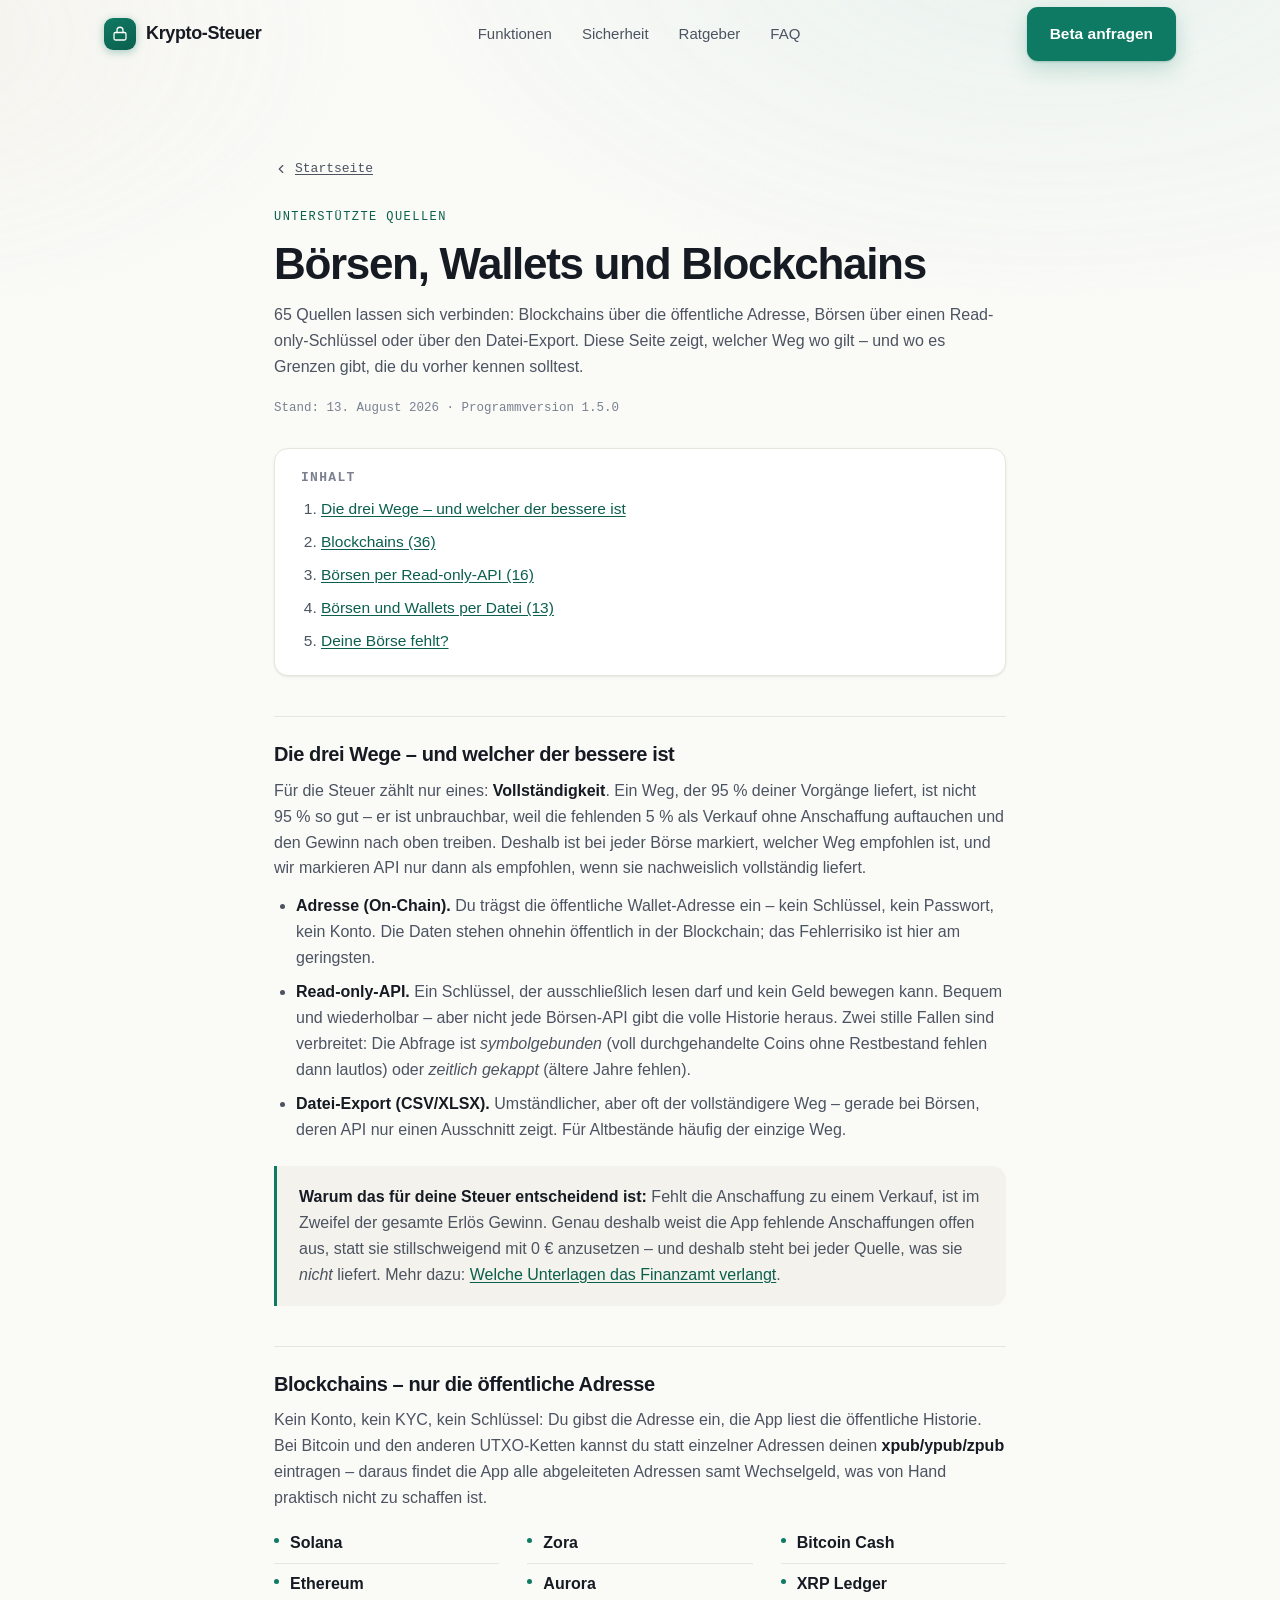
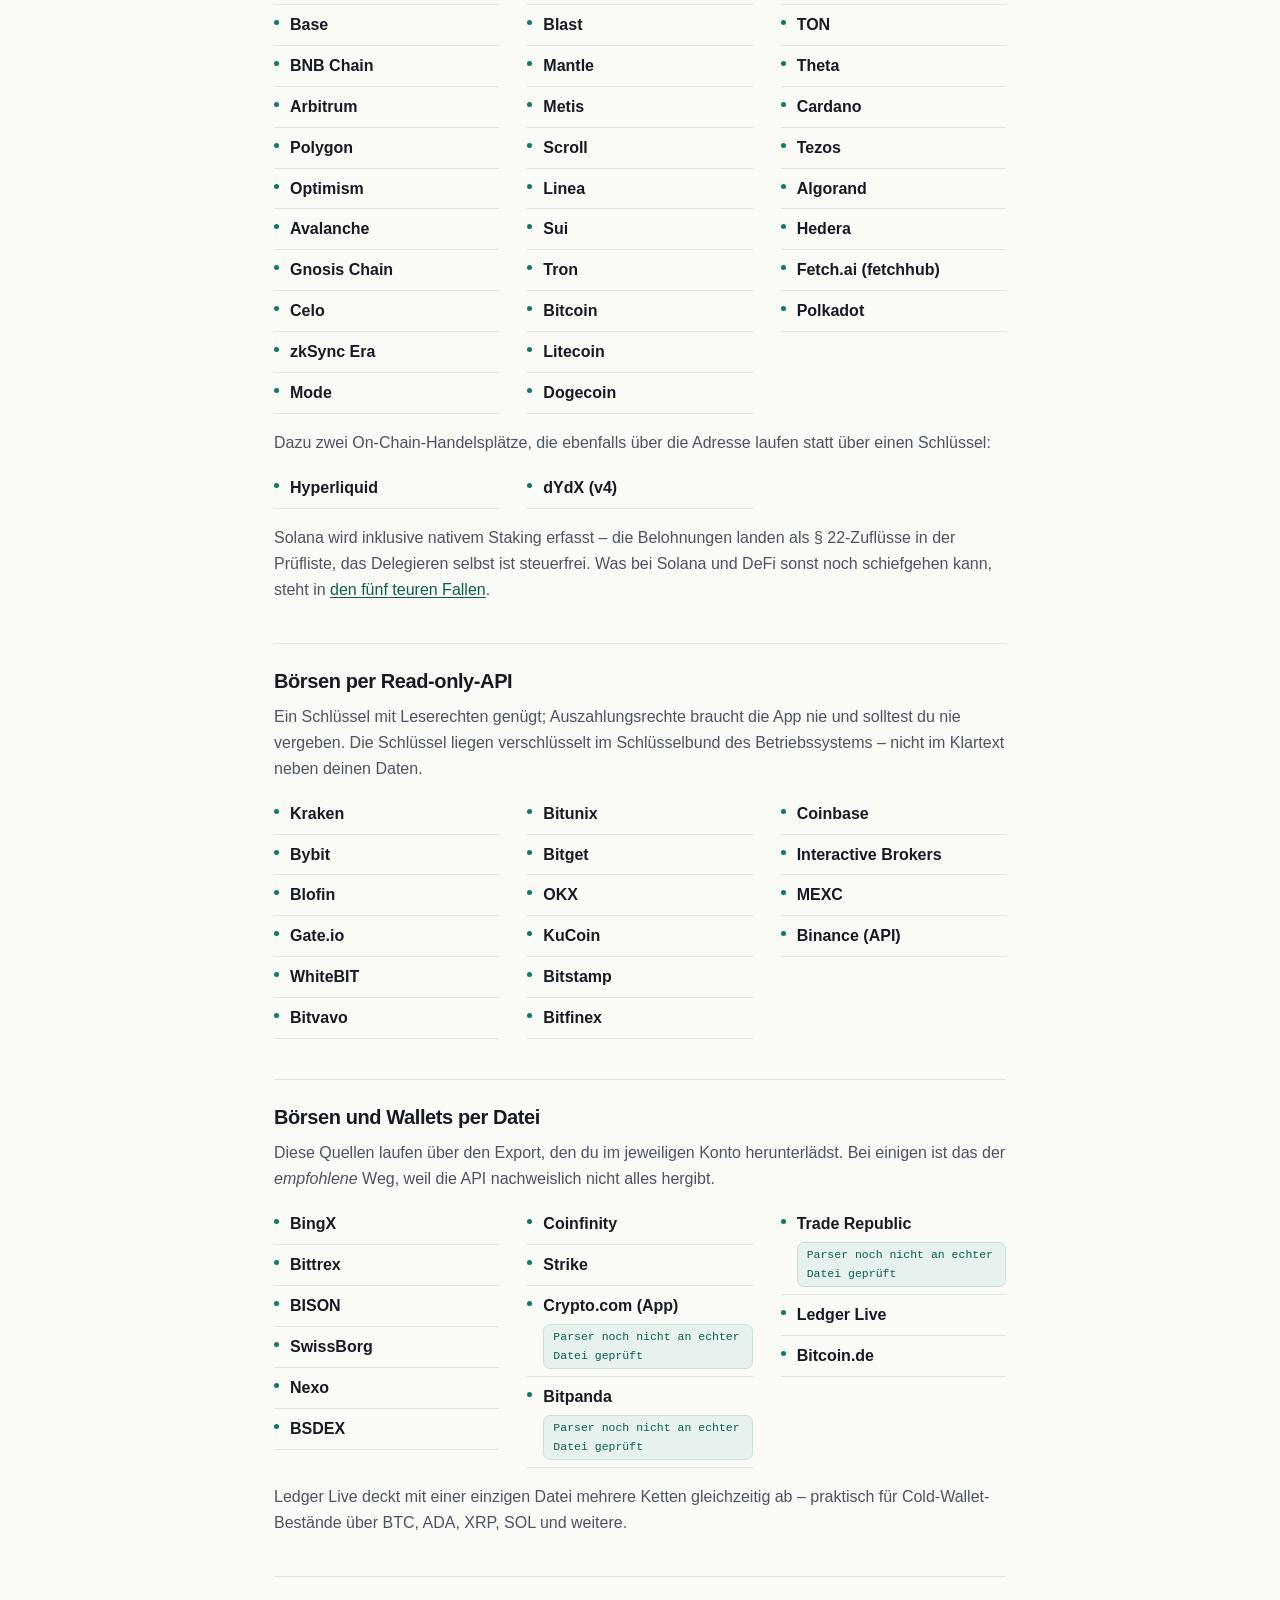
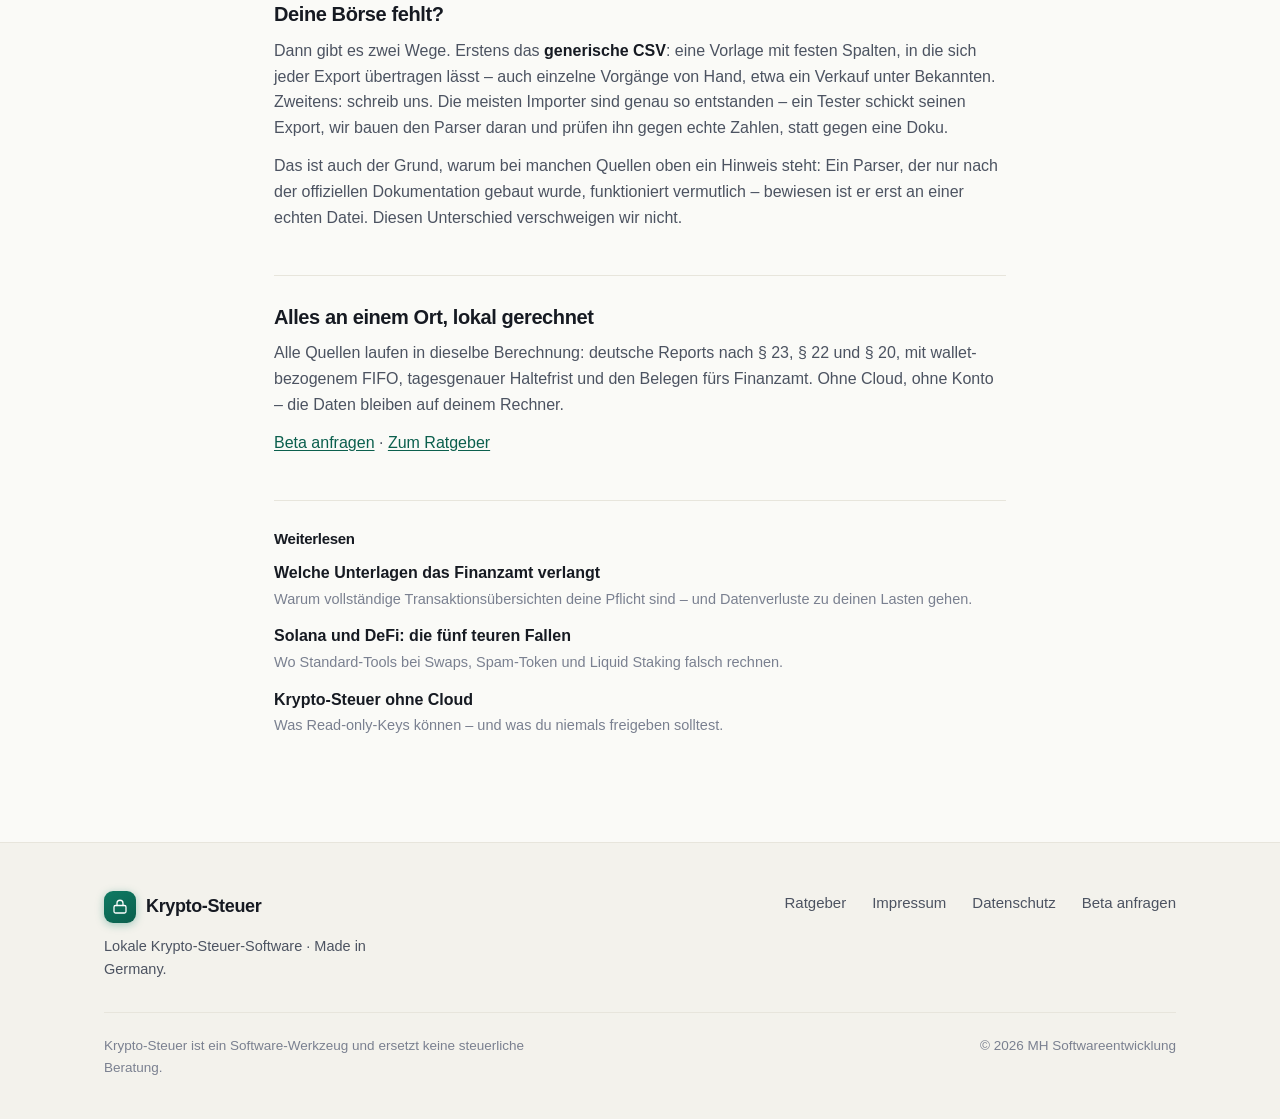
==== quellen/index.html @ 6224c883 "Quellen-Uebersicht: alle 65 Quellen auf einer Seite Bewusst EINE Seite statt 65 generierter Einzelse" ====
<!DOCTYPE html>
<html lang="de">
<head>
<meta charset="UTF-8">
<meta name="viewport" content="width=device-width, initial-scale=1">
<title>Unterstützte Börsen, Wallets und Blockchains</title>
<meta name="description" content="Alle über 60 Quellen im Überblick: 34 Blockchains per Adresse, 16 Börsen per Read-only-API und 13 Wege über Datei-Import – mit dem jeweils empfohlenen Weg für die deutsche Steuererklärung.">
<meta name="robots" content="index,follow,max-snippet:-1,max-image-preview:large">
<meta name="color-scheme" content="light dark">
<meta name="author" content="Maik Hartmann-Erdt">
<meta name="keywords" content="Krypto Steuer unterstützte Börsen, Krypto Steuer Wallets, Binance Steuer, Kraken Steuer, Bitpanda Steuer, BISON Steuer, Ledger Steuer, Solana Wallet Steuer">
<link rel="canonical" href="https://meine-kryptosteuer.de/quellen/">

<!-- Open Graph -->
<meta property="og:type" content="article">
<meta property="og:site_name" content="Krypto-Steuer">
<meta property="og:title" content="Unterstützte Börsen, Wallets und Blockchains">
<meta property="og:description" content="Alle über 60 Quellen im Überblick: 34 Blockchains per Adresse, 16 Börsen per Read-only-API und 13 Wege über Datei-Import – mit dem jeweils empfohlenen Weg für die deutsche Steuererklärung.">
<meta property="og:locale" content="de_DE">
<meta property="og:url" content="https://meine-kryptosteuer.de/quellen/">
<meta property="og:image" content="https://meine-kryptosteuer.de/assets/og-image.png">
<meta property="og:image:width" content="1200">
<meta property="og:image:height" content="630">
<meta property="og:image:alt" content="Krypto-Steuer – lokale Krypto-Steuer-Software für Deutschland">

<!-- Twitter Card -->
<meta name="twitter:card" content="summary_large_image">
<meta name="twitter:title" content="Unterstützte Börsen, Wallets und Blockchains">
<meta name="twitter:description" content="Alle über 60 Quellen im Überblick: 34 Blockchains per Adresse, 16 Börsen per Read-only-API und 13 Wege über Datei-Import – mit dem jeweils empfohlenen Weg für die deutsche Steuererklärung.">
<meta name="twitter:image" content="https://meine-kryptosteuer.de/assets/og-image.png">

<link rel="stylesheet" href="../assets/site.css">
<link rel="icon" href="data:image/svg+xml,%3Csvg xmlns='http://www.w3.org/2000/svg' viewBox='0 0 24 24'%3E%3Crect width='24' height='24' rx='6' fill='%230F7A63'/%3E%3Cpath d='M8 11V9a4 4 0 018 0v2m-9 0h10v6a1 1 0 01-1 1H8a1 1 0 01-1-1z' fill='none' stroke='white' stroke-width='1.6' stroke-linecap='round' stroke-linejoin='round'/%3E%3C/svg%3E">

<script type="application/ld+json">
{
  "@context": "https://schema.org",
  "@type": "ItemList",
  "name": "Unterstützte Quellen für die Krypto-Steuer",
  "description": "Alle über 60 Quellen im Überblick: 34 Blockchains per Adresse, 16 Börsen per Read-only-API und 13 Wege über Datei-Import – mit dem jeweils empfohlenen Weg für die deutsche Steuererklärung.",
  "numberOfItems": 65,
  "itemListElement": [
    {
      "@type": "ListItem",
      "position": 1,
      "name": "Solana"
    },
    {
      "@type": "ListItem",
      "position": 2,
      "name": "Ethereum"
    },
    {
      "@type": "ListItem",
      "position": 3,
      "name": "Base"
    },
    {
      "@type": "ListItem",
      "position": 4,
      "name": "BNB Chain"
    },
    {
      "@type": "ListItem",
      "position": 5,
      "name": "Arbitrum"
    },
    {
      "@type": "ListItem",
      "position": 6,
      "name": "Polygon"
    },
    {
      "@type": "ListItem",
      "position": 7,
      "name": "Optimism"
    },
    {
      "@type": "ListItem",
      "position": 8,
      "name": "Avalanche"
    },
    {
      "@type": "ListItem",
      "position": 9,
      "name": "Gnosis Chain"
    },
    {
      "@type": "ListItem",
      "position": 10,
      "name": "Celo"
    },
    {
      "@type": "ListItem",
      "position": 11,
      "name": "zkSync Era"
    },
    {
      "@type": "ListItem",
      "position": 12,
      "name": "Mode"
    },
    {
      "@type": "ListItem",
      "position": 13,
      "name": "Zora"
    },
    {
      "@type": "ListItem",
      "position": 14,
      "name": "Aurora"
    },
    {
      "@type": "ListItem",
      "position": 15,
      "name": "Blast"
    },
    {
      "@type": "ListItem",
      "position": 16,
      "name": "Mantle"
    },
    {
      "@type": "ListItem",
      "position": 17,
      "name": "Metis"
    },
    {
      "@type": "ListItem",
      "position": 18,
      "name": "Scroll"
    },
    {
      "@type": "ListItem",
      "position": 19,
      "name": "Linea"
    },
    {
      "@type": "ListItem",
      "position": 20,
      "name": "Hyperliquid"
    },
    {
      "@type": "ListItem",
      "position": 21,
      "name": "Sui"
    },
    {
      "@type": "ListItem",
      "position": 22,
      "name": "Tron"
    },
    {
      "@type": "ListItem",
      "position": 23,
      "name": "Bitcoin"
    },
    {
      "@type": "ListItem",
      "position": 24,
      "name": "Litecoin"
    },
    {
      "@type": "ListItem",
      "position": 25,
      "name": "Dogecoin"
    },
    {
      "@type": "ListItem",
      "position": 26,
      "name": "Bitcoin Cash"
    },
    {
      "@type": "ListItem",
      "position": 27,
      "name": "XRP Ledger"
    },
    {
      "@type": "ListItem",
      "position": 28,
      "name": "TON"
    },
    {
      "@type": "ListItem",
      "position": 29,
      "name": "Theta"
    },
    {
      "@type": "ListItem",
      "position": 30,
      "name": "Cardano"
    },
    {
      "@type": "ListItem",
      "position": 31,
      "name": "Tezos"
    },
    {
      "@type": "ListItem",
      "position": 32,
      "name": "Algorand"
    },
    {
      "@type": "ListItem",
      "position": 33,
      "name": "Hedera"
    },
    {
      "@type": "ListItem",
      "position": 34,
      "name": "Fetch.ai (fetchhub)"
    },
    {
      "@type": "ListItem",
      "position": 35,
      "name": "dYdX (v4)"
    },
    {
      "@type": "ListItem",
      "position": 36,
      "name": "Polkadot"
    },
    {
      "@type": "ListItem",
      "position": 37,
      "name": "Kraken"
    },
    {
      "@type": "ListItem",
      "position": 38,
      "name": "Bybit"
    },
    {
      "@type": "ListItem",
      "position": 39,
      "name": "Blofin"
    },
    {
      "@type": "ListItem",
      "position": 40,
      "name": "Gate.io"
    },
    {
      "@type": "ListItem",
      "position": 41,
      "name": "WhiteBIT"
    },
    {
      "@type": "ListItem",
      "position": 42,
      "name": "Bitvavo"
    },
    {
      "@type": "ListItem",
      "position": 43,
      "name": "Bitunix"
    },
    {
      "@type": "ListItem",
      "position": 44,
      "name": "Bitget"
    },
    {
      "@type": "ListItem",
      "position": 45,
      "name": "OKX"
    },
    {
      "@type": "ListItem",
      "position": 46,
      "name": "KuCoin"
    },
    {
      "@type": "ListItem",
      "position": 47,
      "name": "Bitstamp"
    },
    {
      "@type": "ListItem",
      "position": 48,
      "name": "Bitfinex"
    },
    {
      "@type": "ListItem",
      "position": 49,
      "name": "Coinbase"
    },
    {
      "@type": "ListItem",
      "position": 50,
      "name": "Interactive Brokers"
    },
    {
      "@type": "ListItem",
      "position": 51,
      "name": "MEXC"
    },
    {
      "@type": "ListItem",
      "position": 52,
      "name": "Binance (API)"
    },
    {
      "@type": "ListItem",
      "position": 53,
      "name": "BingX"
    },
    {
      "@type": "ListItem",
      "position": 54,
      "name": "Bittrex"
    },
    {
      "@type": "ListItem",
      "position": 55,
      "name": "BISON"
    },
    {
      "@type": "ListItem",
      "position": 56,
      "name": "SwissBorg"
    },
    {
      "@type": "ListItem",
      "position": 57,
      "name": "Nexo"
    },
    {
      "@type": "ListItem",
      "position": 58,
      "name": "BSDEX"
    },
    {
      "@type": "ListItem",
      "position": 59,
      "name": "Coinfinity"
    },
    {
      "@type": "ListItem",
      "position": 60,
      "name": "Strike"
    },
    {
      "@type": "ListItem",
      "position": 61,
      "name": "Crypto.com (App)"
    },
    {
      "@type": "ListItem",
      "position": 62,
      "name": "Bitpanda"
    },
    {
      "@type": "ListItem",
      "position": 63,
      "name": "Trade Republic"
    },
    {
      "@type": "ListItem",
      "position": 64,
      "name": "Ledger Live"
    },
    {
      "@type": "ListItem",
      "position": 65,
      "name": "Bitcoin.de"
    }
  ]
}
</script>
<script type="application/ld+json">
{
  "@context": "https://schema.org",
  "@type": "BreadcrumbList",
  "itemListElement": [
    {
      "@type": "ListItem",
      "position": 1,
      "name": "Startseite",
      "item": "https://meine-kryptosteuer.de/"
    },
    {
      "@type": "ListItem",
      "position": 2,
      "name": "Unterstützte Quellen",
      "item": "https://meine-kryptosteuer.de/quellen/"
    }
  ]
}
</script>
</head>
<body>

<header class="nav scrolled" id="top">
  <div class="wrap nav-inner">
    <a class="brand" href="../index.html" aria-label="Krypto-Steuer Startseite">
      <span class="brand-mark" aria-hidden="true">
        <svg viewBox="0 0 24 24" fill="none" stroke="currentColor" stroke-width="1.7" stroke-linecap="round" stroke-linejoin="round"><rect x="4" y="10" width="16" height="10" rx="2"/><path d="M8 10V7a4 4 0 0 1 8 0v3"/></svg>
      </span>
      Krypto-Steuer
    </a>
    <nav aria-label="Hauptnavigation">
      <ul class="nav-links">
        <li><a href="../index.html#funktionen">Funktionen</a></li>
        <li><a href="../index.html#sicherheit">Sicherheit</a></li>
        <li><a href="../ratgeber/">Ratgeber</a></li>
        <li><a href="../index.html#faq">FAQ</a></li>
      </ul>
    </nav>
    <a class="btn btn-primary nav-cta desk" href="../index.html#kontakt">Beta anfragen</a>
  </div>
</header>

<main class="wrap legal">

<a class="back" href="../index.html"><svg viewBox="0 0 24 24" fill="none" stroke="currentColor" stroke-width="2" stroke-linecap="round" stroke-linejoin="round"><path d="M15 18l-6-6 6-6"/></svg> Startseite</a>

<span class="kicker">Unterstützte Quellen</span>
<h1>Börsen, Wallets und Blockchains</h1>
<p class="lead-note">65 Quellen lassen sich verbinden: Blockchains über die öffentliche Adresse, Börsen über
einen Read-only-Schlüssel oder über den Datei-Export. Diese Seite zeigt, welcher Weg wo gilt – und wo es Grenzen
gibt, die du vorher kennen solltest.</p>
<p class="meta">Stand: 13.&nbsp;August 2026 · Programmversion 1.5.0</p>

<div class="toc">
  <h2>Inhalt</h2>
  <ol>
    <li><a href="#wege">Die drei Wege – und welcher der bessere ist</a></li>
    <li><a href="#chains">Blockchains (36)</a></li>
    <li><a href="#api">Börsen per Read-only-API (16)</a></li>
    <li><a href="#csv">Börsen und Wallets per Datei (13)</a></li>
    <li><a href="#fehlt">Deine Börse fehlt?</a></li>
  </ol>
</div>

<h2 id="wege">Die drei Wege – und welcher der bessere ist</h2>
<p>Für die Steuer zählt nur eines: <strong>Vollständigkeit</strong>. Ein Weg, der 95&nbsp;% deiner Vorgänge liefert,
ist nicht 95&nbsp;% so gut – er ist unbrauchbar, weil die fehlenden 5&nbsp;% als Verkauf ohne Anschaffung auftauchen
und den Gewinn nach oben treiben. Deshalb ist bei jeder Börse markiert, welcher Weg empfohlen ist, und wir markieren
API nur dann als empfohlen, wenn sie nachweislich vollständig liefert.</p>
<ul>
  <li><strong>Adresse (On-Chain).</strong> Du trägst die öffentliche Wallet-Adresse ein – kein Schlüssel, kein
  Passwort, kein Konto. Die Daten stehen ohnehin öffentlich in der Blockchain; das Fehlerrisiko ist hier am
  geringsten.</li>
  <li><strong>Read-only-API.</strong> Ein Schlüssel, der ausschließlich lesen darf und kein Geld bewegen kann. Bequem
  und wiederholbar – aber nicht jede Börsen-API gibt die volle Historie heraus. Zwei stille Fallen sind verbreitet:
  Die Abfrage ist <em>symbolgebunden</em> (voll durchgehandelte Coins ohne Restbestand fehlen dann lautlos) oder
  <em>zeitlich gekappt</em> (ältere Jahre fehlen).</li>
  <li><strong>Datei-Export (CSV/XLSX).</strong> Umständlicher, aber oft der vollständigere Weg – gerade bei Börsen,
  deren API nur einen Ausschnitt zeigt. Für Altbestände häufig der einzige Weg.</li>
</ul>
<div class="note-box">
  <p><strong>Warum das für deine Steuer entscheidend ist:</strong> Fehlt die Anschaffung zu einem Verkauf, ist im
  Zweifel der gesamte Erlös Gewinn. Genau deshalb weist die App fehlende Anschaffungen offen aus, statt sie stillschweigend
  mit 0&nbsp;€ anzusetzen – und deshalb steht bei jeder Quelle, was sie <em>nicht</em> liefert.
  Mehr dazu: <a href="../ratgeber/bmf-schreiben-2025-unterlagen.html">Welche Unterlagen das Finanzamt verlangt</a>.</p>
</div>

<h2 id="chains">Blockchains – nur die öffentliche Adresse</h2>
<p>Kein Konto, kein KYC, kein Schlüssel: Du gibst die Adresse ein, die App liest die öffentliche Historie. Bei
Bitcoin und den anderen UTXO-Ketten kannst du statt einzelner Adressen deinen <strong>xpub/ypub/zpub</strong>
eintragen – daraus findet die App alle abgeleiteten Adressen samt Wechselgeld, was von Hand praktisch nicht zu
schaffen ist.</p>
<ul class="cols">
  <li><strong>Solana</strong></li>
  <li><strong>Ethereum</strong></li>
  <li><strong>Base</strong></li>
  <li><strong>BNB Chain</strong></li>
  <li><strong>Arbitrum</strong></li>
  <li><strong>Polygon</strong></li>
  <li><strong>Optimism</strong></li>
  <li><strong>Avalanche</strong></li>
  <li><strong>Gnosis Chain</strong></li>
  <li><strong>Celo</strong></li>
  <li><strong>zkSync Era</strong></li>
  <li><strong>Mode</strong></li>
  <li><strong>Zora</strong></li>
  <li><strong>Aurora</strong></li>
  <li><strong>Blast</strong></li>
  <li><strong>Mantle</strong></li>
  <li><strong>Metis</strong></li>
  <li><strong>Scroll</strong></li>
  <li><strong>Linea</strong></li>
  <li><strong>Sui</strong></li>
  <li><strong>Tron</strong></li>
  <li><strong>Bitcoin</strong></li>
  <li><strong>Litecoin</strong></li>
  <li><strong>Dogecoin</strong></li>
  <li><strong>Bitcoin Cash</strong></li>
  <li><strong>XRP Ledger</strong></li>
  <li><strong>TON</strong></li>
  <li><strong>Theta</strong></li>
  <li><strong>Cardano</strong></li>
  <li><strong>Tezos</strong></li>
  <li><strong>Algorand</strong></li>
  <li><strong>Hedera</strong></li>
  <li><strong>Fetch.ai (fetchhub)</strong></li>
  <li><strong>Polkadot</strong></li>
</ul>
<p>Dazu zwei On-Chain-Handelsplätze, die ebenfalls über die Adresse laufen statt über einen Schlüssel:</p>
<ul class="cols">
  <li><strong>Hyperliquid</strong></li>
  <li><strong>dYdX (v4)</strong></li>
</ul>
<p>Solana wird inklusive nativem Staking erfasst – die Belohnungen landen als §&nbsp;22-Zuflüsse in der Prüfliste,
das Delegieren selbst ist steuerfrei. Was bei Solana und DeFi sonst noch schiefgehen kann, steht in
<a href="../ratgeber/solana-defi-steuer.html">den fünf teuren Fallen</a>.</p>

<h2 id="api">Börsen per Read-only-API</h2>
<p>Ein Schlüssel mit Leserechten genügt; Auszahlungsrechte braucht die App nie und solltest du nie vergeben. Die
Schlüssel liegen verschlüsselt im Schlüsselbund des Betriebssystems – nicht im Klartext neben deinen Daten.</p>
<ul class="cols">
  <li><strong>Kraken</strong></li>
  <li><strong>Bybit</strong></li>
  <li><strong>Blofin</strong></li>
  <li><strong>Gate.io</strong></li>
  <li><strong>WhiteBIT</strong></li>
  <li><strong>Bitvavo</strong></li>
  <li><strong>Bitunix</strong></li>
  <li><strong>Bitget</strong></li>
  <li><strong>OKX</strong></li>
  <li><strong>KuCoin</strong></li>
  <li><strong>Bitstamp</strong></li>
  <li><strong>Bitfinex</strong></li>
  <li><strong>Coinbase</strong></li>
  <li><strong>Interactive Brokers</strong></li>
  <li><strong>MEXC</strong></li>
  <li><strong>Binance (API)</strong></li>
</ul>

<h2 id="csv">Börsen und Wallets per Datei</h2>
<p>Diese Quellen laufen über den Export, den du im jeweiligen Konto herunterlädst. Bei einigen ist das der
<em>empfohlene</em> Weg, weil die API nachweislich nicht alles hergibt.</p>
<ul class="cols">
  <li><strong>BingX</strong></li>
  <li><strong>Bittrex</strong></li>
  <li><strong>BISON</strong></li>
  <li><strong>SwissBorg</strong></li>
  <li><strong>Nexo</strong></li>
  <li><strong>BSDEX</strong></li>
  <li><strong>Coinfinity</strong></li>
  <li><strong>Strike</strong></li>
  <li><strong>Crypto.com (App)</strong> <span class="chip">Parser noch nicht an echter Datei geprüft</span></li>
  <li><strong>Bitpanda</strong> <span class="chip">Parser noch nicht an echter Datei geprüft</span></li>
  <li><strong>Trade Republic</strong> <span class="chip">Parser noch nicht an echter Datei geprüft</span></li>
  <li><strong>Ledger Live</strong></li>
  <li><strong>Bitcoin.de</strong></li>
</ul>
<p>Ledger&nbsp;Live deckt mit einer einzigen Datei mehrere Ketten gleichzeitig ab – praktisch für Cold-Wallet-Bestände
über BTC, ADA, XRP, SOL und weitere.</p>

<h2 id="fehlt">Deine Börse fehlt?</h2>
<p>Dann gibt es zwei Wege. Erstens das <strong>generische CSV</strong>: eine Vorlage mit festen Spalten, in die sich
jeder Export übertragen lässt – auch einzelne Vorgänge von Hand, etwa ein Verkauf unter Bekannten. Zweitens: schreib
uns. Die meisten Importer sind genau so entstanden – ein Tester schickt seinen Export, wir bauen den Parser daran
und prüfen ihn gegen echte Zahlen, statt gegen eine Doku.</p>
<p>Das ist auch der Grund, warum bei manchen Quellen oben ein Hinweis steht: Ein Parser, der nur nach der offiziellen
Dokumentation gebaut wurde, funktioniert vermutlich – bewiesen ist er erst an einer echten Datei. Diesen Unterschied
verschweigen wir nicht.</p>

<div class="article-cta">
  <h2>Alles an einem Ort, lokal gerechnet</h2>
  <p>Alle Quellen laufen in dieselbe Berechnung: deutsche Reports nach §&nbsp;23, §&nbsp;22 und §&nbsp;20, mit
  wallet-bezogenem FIFO, tagesgenauer Haltefrist und den Belegen fürs Finanzamt. Ohne Cloud, ohne Konto – die Daten
  bleiben auf deinem Rechner.</p>
  <p><a href="../index.html#kontakt">Beta anfragen</a> · <a href="../ratgeber/">Zum Ratgeber</a></p>
</div>

<div class="next-reads">
  <h2>Weiterlesen</h2>
  <ul>
    <li><a href="../ratgeber/bmf-schreiben-2025-unterlagen.html">Welche Unterlagen das Finanzamt verlangt</a>
      <span>Warum vollständige Transaktionsübersichten deine Pflicht sind – und Datenverluste zu deinen Lasten gehen.</span></li>
    <li><a href="../ratgeber/solana-defi-steuer.html">Solana und DeFi: die fünf teuren Fallen</a>
      <span>Wo Standard-Tools bei Swaps, Spam-Token und Liquid Staking falsch rechnen.</span></li>
    <li><a href="../ratgeber/krypto-steuer-ohne-cloud.html">Krypto-Steuer ohne Cloud</a>
      <span>Was Read-only-Keys können – und was du niemals freigeben solltest.</span></li>
  </ul>
</div>

</main>

<footer class="footer">
  <div class="wrap">
    <div class="footer-top">
      <div>
        <a class="brand" href="../index.html">
          <span class="brand-mark" aria-hidden="true">
            <svg viewBox="0 0 24 24" fill="none" stroke="currentColor" stroke-width="1.7" stroke-linecap="round" stroke-linejoin="round"><rect x="4" y="10" width="16" height="10" rx="2"/><path d="M8 10V7a4 4 0 0 1 8 0v3"/></svg>
          </span>
          Krypto-Steuer
        </a>
        <p class="tagline">Lokale Krypto-Steuer-Software · Made in Germany.</p>
      </div>
      <nav class="footer-links" aria-label="Footer">
        <a href="../ratgeber/">Ratgeber</a>
        <a href="../impressum.html">Impressum</a>
        <a href="../datenschutz.html">Datenschutz</a>
        <a href="../index.html#kontakt">Beta anfragen</a>
      </nav>
    </div>
    <div class="footer-bottom">
      <span class="footer-disclaimer">Krypto-Steuer ist ein Software-Werkzeug und ersetzt keine steuerliche Beratung.</span>
      <span>© <span data-year>2026</span> MH Softwareentwicklung</span>
    </div>
  </div>
</footer>

<script src="../assets/site.js"></script>
</body>
</html>
---- assets/site.css ----
/* =========================================================================
   Krypto-Steuer — shared styles
   Selbst-gehostet. Null externe Requests. System-Font-Stack.
   ========================================================================= */

:root {
  --bg:        #FAFAF7;
  --bg-tint:   #F3F2EC;
  --surface:   #FFFFFF;
  --surface-2: #FBFBF8;
  --ink:       #161A22;
  --ink-2:     #4C5361;
  --ink-3:     #7A8090;
  --line:      #E7E5DC;
  --line-2:    #DCDAD0;

  --accent:      #0F7A63;
  --accent-deep: #0B5F4D;
  --accent-2:    #10876E;
  --accent-tint: #E7F1ED;
  --accent-line: #C7E0D7;

  --danger:      #A84234;
  --danger-tint: #F6EBE8;
  --amber:       #9A6B12;

  --font-sans: -apple-system, BlinkMacSystemFont, "Segoe UI", Roboto, Helvetica, Arial, sans-serif;
  --font-mono: ui-monospace, "SF Mono", "Cascadia Code", "JetBrains Mono", Menlo, Consolas, monospace;

  --maxw: 1120px;
  --radius: 14px;
  --radius-lg: 20px;

  --shadow-sm: 0 1px 2px rgba(22,26,34,.04), 0 1px 3px rgba(22,26,34,.06);
  --shadow-md: 0 4px 14px rgba(22,26,34,.06), 0 12px 40px rgba(22,26,34,.08);
  --shadow-lg: 0 10px 30px rgba(22,26,34,.10), 0 30px 80px rgba(22,26,34,.14);

  --ease: cubic-bezier(.22,.61,.36,1);
}

@media (prefers-color-scheme: dark) {
  :root {
    --bg:        #0E1116;
    --bg-tint:   #12161C;
    --surface:   #161A21;
    --surface-2: #12161C;
    --ink:       #ECEEF2;
    --ink-2:     #A8AEBC;
    --ink-3:     #767D8C;
    --line:      #262B34;
    --line-2:    #2F3540;

    --accent:      #37B79A;
    --accent-deep: #2AA487;
    --accent-2:    #45C6A9;
    --accent-tint: #14231F;
    --accent-line: #234238;

    --danger:      #E08476;
    --danger-tint: #241816;
    --amber:       #D9AC55;

    --shadow-sm: 0 1px 2px rgba(0,0,0,.4);
    --shadow-md: 0 8px 30px rgba(0,0,0,.45);
    --shadow-lg: 0 20px 60px rgba(0,0,0,.55);
  }
}

/* ---------- Reset / base ---------- */
* { box-sizing: border-box; }
html {
  scroll-behavior: smooth;
  scroll-padding-top: 88px;
  -webkit-text-size-adjust: 100%;
  overflow-x: hidden;
}
body {
  margin: 0;
  background: var(--bg);
  color: var(--ink);
  font-family: var(--font-sans);
  font-size: 17px;
  line-height: 1.62;
  -webkit-font-smoothing: antialiased;
  text-rendering: optimizeLegibility;
  font-feature-settings: "kern" 1, "liga" 1, "cv11" 1;
  overflow-x: hidden;
}

/* Atmospheric background wash — pure CSS, no external assets */
body::before {
  content: "";
  position: fixed;
  inset: 0;
  z-index: -1;
  pointer-events: none;
  background:
    radial-gradient(1100px 620px at 82% -8%, var(--accent-tint), transparent 60%),
    radial-gradient(900px 520px at -10% 4%, var(--bg-tint), transparent 55%);
  opacity: .9;
}

h1, h2, h3, h4 {
  margin: 0;
  line-height: 1.12;
  letter-spacing: -0.02em;
  font-weight: 680;
}
p { margin: 0; }
a { color: var(--accent-deep); text-decoration: none; }
a:hover { color: var(--accent-2); }
img { max-width: 100%; height: auto; display: block; }

::selection { background: var(--accent); color: #fff; }

:focus-visible {
  outline: 2.5px solid var(--accent);
  outline-offset: 3px;
  border-radius: 6px;
}

.mono { font-family: var(--font-mono); }

/* ---------- Layout ---------- */
.wrap {
  width: 100%;
  max-width: var(--maxw);
  margin-inline: auto;
  padding-inline: 24px;
}
section { position: relative; }
.section-pad { padding-block: clamp(64px, 9vw, 116px); }

.eyebrow {
  display: inline-flex;
  align-items: center;
  gap: 8px;
  font-family: var(--font-mono);
  font-size: 12.5px;
  letter-spacing: .12em;
  text-transform: uppercase;
  color: var(--accent-deep);
  font-weight: 600;
}
.eyebrow::before {
  content: "";
  width: 22px; height: 1.5px;
  background: var(--accent);
  display: inline-block;
}

.section-head { max-width: 720px; margin-bottom: 44px; }
.section-head h2 {
  font-size: clamp(28px, 4vw, 41px);
  margin-top: 16px;
}
.section-head p {
  color: var(--ink-2);
  font-size: 18px;
  margin-top: 16px;
}

/* ---------- Buttons ---------- */
.btn {
  display: inline-flex;
  align-items: center;
  gap: 9px;
  font: inherit;
  font-weight: 600;
  font-size: 15.5px;
  padding: 13px 22px;
  border-radius: 11px;
  border: 1px solid transparent;
  cursor: pointer;
  transition: transform .18s var(--ease), background .18s var(--ease),
              box-shadow .18s var(--ease), border-color .18s var(--ease), color .18s var(--ease);
  white-space: nowrap;
}
.btn svg { width: 17px; height: 17px; }
.btn-primary {
  background: var(--accent);
  color: #fff;
  box-shadow: 0 1px 2px rgba(11,95,77,.24), 0 8px 22px rgba(15,122,99,.22);
}
.btn-primary:hover {
  background: var(--accent-2);
  color: #fff;
  transform: translateY(-2px);
  box-shadow: 0 2px 4px rgba(11,95,77,.28), 0 14px 30px rgba(15,122,99,.30);
}
.btn-primary:active { transform: translateY(0); }
.btn-ghost {
  background: var(--surface);
  color: var(--ink);
  border-color: var(--line-2);
  box-shadow: var(--shadow-sm);
}
.btn-ghost:hover {
  color: var(--ink);
  border-color: var(--accent-line);
  transform: translateY(-2px);
  box-shadow: var(--shadow-md);
}
.btn-lg { padding: 16px 28px; font-size: 16.5px; }

/* ---------- Nav ---------- */
.nav {
  position: sticky;
  top: 0;
  z-index: 100;
  transition: background .3s var(--ease), box-shadow .3s var(--ease), border-color .3s var(--ease);
  border-bottom: 1px solid transparent;
}
.nav.scrolled {
  background: color-mix(in srgb, var(--bg) 78%, transparent);
  -webkit-backdrop-filter: saturate(180%) blur(14px);
  backdrop-filter: saturate(180%) blur(14px);
  border-bottom-color: var(--line);
  box-shadow: 0 1px 0 rgba(22,26,34,.02), 0 8px 30px rgba(22,26,34,.05);
}
.nav-inner {
  display: flex;
  align-items: center;
  justify-content: space-between;
  height: 68px;
}
.brand {
  display: inline-flex;
  align-items: center;
  gap: 10px;
  font-weight: 700;
  letter-spacing: -0.02em;
  color: var(--ink);
  font-size: 18px;
}
.brand:hover { color: var(--ink); }
.brand-mark {
  width: 32px; height: 32px;
  display: grid; place-items: center;
  border-radius: 9px;
  background: linear-gradient(150deg, var(--accent), var(--accent-deep));
  color: #fff;
  box-shadow: 0 2px 8px rgba(15,122,99,.35);
  flex: none;
}
.brand-mark svg { width: 18px; height: 18px; }

.nav-links {
  display: flex;
  align-items: center;
  gap: 4px;
  list-style: none;
  margin: 0; padding: 0;
}
.nav-links a {
  color: var(--ink-2);
  font-size: 15px;
  font-weight: 500;
  padding: 8px 13px;
  border-radius: 8px;
  transition: color .16s, background .16s;
}
.nav-links a:hover { color: var(--ink); background: color-mix(in srgb, var(--ink) 5%, transparent); }
.nav-cta { margin-left: 10px; }

.nav-toggle {
  display: none;
  background: var(--surface);
  border: 1px solid var(--line-2);
  border-radius: 10px;
  width: 44px; height: 44px;
  cursor: pointer;
  color: var(--ink);
  align-items: center;
  justify-content: center;
}
.nav-toggle svg { width: 22px; height: 22px; }

/* Mobile menu */
.mobile-menu {
  display: none;
  border-bottom: 1px solid var(--line);
  background: color-mix(in srgb, var(--bg) 92%, transparent);
  -webkit-backdrop-filter: blur(14px);
  backdrop-filter: blur(14px);
}
.mobile-menu.open { display: block; }
.mobile-menu ul { list-style: none; margin: 0; padding: 12px 24px 22px; }
.mobile-menu a {
  display: block;
  padding: 13px 6px;
  color: var(--ink);
  font-size: 17px;
  font-weight: 500;
  border-bottom: 1px solid var(--line);
}
.mobile-menu .btn { width: 100%; justify-content: center; margin-top: 16px; }

/* ---------- Hero ---------- */
.hero { padding-top: clamp(40px, 6vw, 76px); padding-bottom: clamp(56px, 8vw, 96px); }
.hero-grid {
  display: grid;
  grid-template-columns: minmax(0, 1.02fr) minmax(0, .98fr);
  gap: clamp(32px, 5vw, 64px);
  align-items: center;
}
.hero-grid > * { min-width: 0; }
.window { max-width: 100%; }
.badge {
  display: inline-flex;
  align-items: center;
  gap: 9px;
  font-family: var(--font-mono);
  font-size: 12.5px;
  font-weight: 600;
  letter-spacing: .02em;
  color: var(--accent-deep);
  background: var(--accent-tint);
  border: 1px solid var(--accent-line);
  padding: 7px 14px;
  border-radius: 999px;
}
.badge .dot {
  width: 7px; height: 7px; border-radius: 50%;
  background: var(--accent);
  box-shadow: 0 0 0 4px color-mix(in srgb, var(--accent) 22%, transparent);
}
.hero h1 {
  font-size: clamp(34px, 5.4vw, 60px);
  font-weight: 720;
  margin-top: 22px;
  letter-spacing: -0.032em;
}
.hero h1 .accent { color: var(--accent-deep); }
.hero-sub {
  color: var(--ink-2);
  font-size: clamp(17px, 2vw, 19.5px);
  margin-top: 22px;
  max-width: 34em;
}
.hero-cta {
  display: flex;
  flex-wrap: wrap;
  gap: 14px;
  margin-top: 32px;
}
.trust-line {
  margin-top: 26px;
  display: flex;
  flex-wrap: wrap;
  gap: 8px 18px;
  font-family: var(--font-mono);
  font-size: 12.5px;
  color: var(--ink-3);
}
.trust-line span { display: inline-flex; align-items: center; gap: 7px; }
.trust-line span::before {
  content: "";
  width: 5px; height: 5px; border-radius: 50%;
  background: var(--accent);
}

/* ---------- Window / browser frame ---------- */
.window {
  border-radius: var(--radius-lg);
  background: var(--surface);
  border: 1px solid var(--line);
  box-shadow: var(--shadow-lg);
  overflow: hidden;
}
.window-bar {
  display: flex;
  align-items: center;
  gap: 8px;
  padding: 12px 16px;
  background: var(--surface-2);
  border-bottom: 1px solid var(--line);
}
.window-bar .lights { display: flex; gap: 7px; }
.window-bar .lights i {
  width: 11px; height: 11px; border-radius: 50%; display: block;
}
.window-bar .lights i:nth-child(1) { background: #E8695A; }
.window-bar .lights i:nth-child(2) { background: #E7B44C; }
.window-bar .lights i:nth-child(3) { background: #66B863; }
.window-title {
  margin-left: 10px;
  font-family: var(--font-mono);
  font-size: 12px;
  color: var(--ink-3);
  display: inline-flex;
  align-items: center;
  gap: 7px;
}
.window-title svg { width: 12px; height: 12px; }
.window-body { display: block; background: #fff; }
.window-body img { width: 100%; height: auto; display: block; }
.hero-window { transform: none; }

/* ---------- Generic cards ---------- */
.grid { display: grid; gap: 20px; }
.grid-3 { grid-template-columns: repeat(3, 1fr); }
.grid-2 { grid-template-columns: repeat(2, 1fr); }

.card {
  background: var(--surface);
  border: 1px solid var(--line);
  border-radius: var(--radius);
  padding: 28px;
  box-shadow: var(--shadow-sm);
  transition: transform .22s var(--ease), box-shadow .22s var(--ease), border-color .22s var(--ease);
}
.card:hover {
  transform: translateY(-3px);
  box-shadow: var(--shadow-md);
  border-color: var(--accent-line);
}
.card-icon {
  width: 44px; height: 44px;
  border-radius: 11px;
  display: grid; place-items: center;
  background: var(--accent-tint);
  color: var(--accent-deep);
  border: 1px solid var(--accent-line);
  margin-bottom: 18px;
}
.card-icon svg { width: 22px; height: 22px; }
.card h3 { font-size: 19px; margin-bottom: 9px; }
.card p { color: var(--ink-2); font-size: 15.5px; }
.card p + p { margin-top: 10px; }

/* Problem section variant */
.problem { background: var(--bg-tint); border-block: 1px solid var(--line); }
.num-badge {
  font-family: var(--font-mono);
  font-size: 13px;
  color: var(--accent-deep);
  font-weight: 600;
}

/* ---------- Security (core) ---------- */
.security { background: var(--bg-tint); border-block: 1px solid var(--line); }

.tut-grid {
  display: grid;
  grid-template-columns: 1fr 1fr;
  gap: 20px;
  margin-bottom: 40px;
}
.tut-col {
  background: var(--surface);
  border: 1px solid var(--line);
  border-radius: var(--radius);
  padding: 26px 28px;
  box-shadow: var(--shadow-sm);
}
.tut-col.does { border-top: 3px solid var(--accent); }
.tut-col.doesnt { border-top: 3px solid var(--danger); }
.tut-col h3 {
  display: flex; align-items: center; gap: 10px;
  font-size: 18px; margin-bottom: 18px;
}
.tut-col h3 .tag {
  font-family: var(--font-mono);
  font-size: 12px;
  font-weight: 600;
  padding: 3px 9px;
  border-radius: 6px;
}
.does h3 .tag  { color: var(--accent-deep); background: var(--accent-tint); }
.doesnt h3 .tag { color: var(--danger); background: var(--danger-tint); }
.tut-list { list-style: none; margin: 0; padding: 0; display: grid; gap: 14px; }
.tut-list li {
  display: grid;
  grid-template-columns: 22px 1fr;
  gap: 12px;
  align-items: start;
  font-size: 15.5px;
  color: var(--ink-2);
}
.tut-list li strong { color: var(--ink); font-weight: 640; }
.tut-list li svg { width: 20px; height: 20px; margin-top: 2px; flex: none; }
.does .tut-list svg { color: var(--accent); }
.doesnt .tut-list svg { color: var(--danger); }
.doesnt .tut-list li .txt { text-decoration: line-through; text-decoration-color: color-mix(in srgb, var(--danger) 45%, transparent); text-decoration-thickness: 1.5px; }

/* Terminal — the memorable element */
.verify-grid {
  display: grid;
  grid-template-columns: 1.25fr .9fr;
  gap: 24px;
  align-items: stretch;
}
.verify-grid > * { min-width: 0; }
.terminal {
  border-radius: var(--radius-lg);
  overflow: hidden;
  box-shadow: var(--shadow-lg);
  border: 1px solid #1c2530;
  background: #0E141B;
}
.terminal-bar {
  display: flex; align-items: center; gap: 8px;
  padding: 12px 16px;
  background: #141C25;
  border-bottom: 1px solid #212c38;
}
.terminal-bar .lights i { width: 11px; height: 11px; border-radius: 50%; display: block; }
.terminal-bar .lights { display: flex; gap: 7px; }
.terminal-bar .lights i:nth-child(1){ background:#E8695A;}
.terminal-bar .lights i:nth-child(2){ background:#E7B44C;}
.terminal-bar .lights i:nth-child(3){ background:#66B863;}
.terminal-bar .ttitle {
  margin-left: 8px;
  font-family: var(--font-mono);
  font-size: 12px;
  color: #8B98A8;
}
.terminal-body {
  padding: 22px 24px 26px;
  font-family: var(--font-mono);
  font-size: 13.5px;
  line-height: 1.8;
  color: #C4D0DC;
  overflow-x: auto;
}
.term-comment { color: #5E7386; display: block; }
.term-prompt  { color: #37B79A; }
.term-line { display: block; white-space: nowrap; }
.term-group {
  color: #E7B44C;
  font-weight: 600;
  display: block;
  margin-top: 16px;
}
.term-host { color: #DCE5EE; }
.term-note { color: #6E8294; }
.term-none {
  color: #37B79A;
  display: block;
  margin-top: 18px;
  padding-top: 14px;
  border-top: 1px dashed #26323f;
}
.term-none strong { color: #45C6A9; font-weight: 700; display: block; margin-bottom: 4px; }

.verify-side { display: grid; gap: 20px; align-content: start; }
.compare {
  background: var(--surface);
  border: 1px solid var(--line);
  border-radius: var(--radius);
  padding: 22px 24px;
  box-shadow: var(--shadow-sm);
}
.compare h4 {
  font-family: var(--font-mono);
  font-size: 12px;
  letter-spacing: .08em;
  text-transform: uppercase;
  margin-bottom: 12px;
}
.compare.cloud h4 { color: var(--danger); }
.compare.local h4 { color: var(--accent-deep); }
.compare p { color: var(--ink-2); font-size: 15px; }
.compare p strong { color: var(--ink); }
.compare .lead { font-size: 16.5px; color: var(--ink); font-weight: 620; margin-bottom: 6px; letter-spacing: -.01em; }
.compare.local { border-color: var(--accent-line); background: linear-gradient(180deg, var(--accent-tint), var(--surface) 62%); }

.verify-foot {
  margin-top: 22px;
  font-family: var(--font-mono);
  font-size: 13.5px;
  color: var(--ink-2);
  display: flex; align-items: flex-start; gap: 10px;
  background: var(--surface);
  border: 1px dashed var(--line-2);
  border-radius: 11px;
  padding: 14px 18px;
}
.verify-foot svg { width: 18px; height: 18px; color: var(--accent); flex: none; margin-top: 2px; }

/* Embedded proof screenshot */
.proof {
  margin-top: 44px;
  display: grid;
  grid-template-columns: minmax(0,1fr) 300px;
  gap: 36px;
  align-items: center;
}
.proof .caption h3 { font-size: 22px; margin-bottom: 12px; }
.proof .caption p { color: var(--ink-2); font-size: 16px; }

/* ---------- Features ---------- */
.feature-grid { grid-template-columns: repeat(3, 1fr); }
.feature-card { position: relative; overflow: hidden; }
.feature-card .tags {
  display: flex; flex-wrap: wrap; gap: 6px; margin-top: 16px;
}
.chip {
  font-family: var(--font-mono);
  font-size: 11.5px;
  color: var(--accent-deep);
  background: var(--accent-tint);
  border: 1px solid var(--accent-line);
  padding: 3px 9px;
  border-radius: 7px;
}
.chip.law { color: var(--ink-2); background: var(--bg-tint); border-color: var(--line-2); }

/* Paragraph split cards */
.law-grid { grid-template-columns: repeat(3, 1fr); margin-top: 20px; }
.law-card { text-align: left; min-width: 0; }
.law-card .para {
  font-family: var(--font-mono);
  font-size: 24px;
  font-weight: 700;
  color: var(--accent-deep);
  letter-spacing: -.02em;
}
.law-card h4 { font-size: 14.5px; margin: 8px 0 8px; hyphens: auto; }
.law-card p { color: var(--ink-2); font-size: 13.5px; }

/* ---------- Steuerberater ---------- */
.berater { background: var(--bg-tint); border-block: 1px solid var(--line); }
.berater-grid {
  display: grid;
  grid-template-columns: .95fr 1.05fr;
  gap: clamp(32px, 5vw, 60px);
  align-items: center;
}
.berater-list { list-style: none; margin: 24px 0 0; padding: 0; display: grid; gap: 20px; }
.berater-list li { display: grid; grid-template-columns: 40px 1fr; gap: 16px; }
.berater-list .ic {
  width: 40px; height: 40px; border-radius: 10px;
  background: var(--surface); border: 1px solid var(--line);
  display: grid; place-items: center; color: var(--accent-deep);
  box-shadow: var(--shadow-sm);
}
.berater-list .ic svg { width: 20px; height: 20px; }
.berater-list h4 { font-size: 16.5px; margin-bottom: 4px; }
.berater-list p { color: var(--ink-2); font-size: 15px; }
.report-tags { display: flex; flex-wrap: wrap; gap: 8px; margin: 14px 0 4px; }

/* ---------- Honesty ---------- */
.honesty-grid { grid-template-columns: repeat(3,1fr); }
.honesty-card {
  background: var(--surface);
  border: 1px solid var(--line);
  border-left: 3px solid var(--accent);
  border-radius: var(--radius);
  padding: 26px 28px;
  box-shadow: var(--shadow-sm);
}
.honesty-card h3 { font-size: 18px; margin-bottom: 10px; }
.honesty-card p { color: var(--ink-2); font-size: 15.5px; }

/* ---------- FAQ ---------- */
.faq { max-width: 820px; }
.faq-item {
  border-bottom: 1px solid var(--line);
}
.faq-item summary {
  list-style: none;
  cursor: pointer;
  padding: 22px 4px;
  display: flex;
  align-items: center;
  justify-content: space-between;
  gap: 20px;
  font-size: 18px;
  font-weight: 600;
  color: var(--ink);
  letter-spacing: -.01em;
}
.faq-item summary::-webkit-details-marker { display: none; }
.faq-item .chev {
  flex: none;
  width: 26px; height: 26px;
  display: grid; place-items: center;
  border-radius: 50%;
  border: 1px solid var(--line-2);
  color: var(--accent-deep);
  transition: transform .28s var(--ease), background .2s;
}
.faq-item .chev svg { width: 15px; height: 15px; }
.faq-item[open] .chev { transform: rotate(45deg); background: var(--accent-tint); border-color: var(--accent-line); }
.faq-answer {
  padding: 0 4px 24px;
  color: var(--ink-2);
  font-size: 16px;
  max-width: 68ch;
}
.faq-answer .mono { font-size: 14px; color: var(--ink); }

/* ---------- CTA ---------- */
.cta-final {
  background:
    radial-gradient(900px 500px at 20% -20%, color-mix(in srgb, var(--accent) 30%, transparent), transparent 60%),
    linear-gradient(160deg, var(--accent-deep), #0a4d3f);
  color: #fff;
  border-radius: var(--radius-lg);
  padding: clamp(40px, 6vw, 72px);
  text-align: center;
  box-shadow: var(--shadow-lg);
  position: relative;
  overflow: hidden;
}
.cta-final::after {
  content: "";
  position: absolute; inset: 0;
  background-image:
    linear-gradient(color-mix(in srgb,#fff 6%,transparent) 1px, transparent 1px),
    linear-gradient(90deg, color-mix(in srgb,#fff 6%,transparent) 1px, transparent 1px);
  background-size: 44px 44px;
  mask-image: radial-gradient(600px 400px at 50% 0%, #000, transparent 75%);
  -webkit-mask-image: radial-gradient(600px 400px at 50% 0%, #000, transparent 75%);
  pointer-events: none;
}
.cta-final > * { position: relative; z-index: 1; }
.cta-final h2 { font-size: clamp(28px, 4vw, 42px); }
.cta-final p { color: rgba(255,255,255,.85); font-size: 18px; margin: 18px auto 0; max-width: 44em; }
.cta-final .btn-primary {
  background: #fff; color: var(--accent-deep);
  box-shadow: 0 10px 30px rgba(0,0,0,.25);
}
.cta-final .btn-primary:hover { background: #fff; color: var(--accent-deep); transform: translateY(-2px); }
.cta-final .cta-row { margin-top: 30px; display: flex; flex-wrap: wrap; gap: 14px; justify-content: center; }
.cta-final .phone {
  margin-top: 22px;
  font-family: var(--font-mono);
  font-size: 14px;
  color: rgba(255,255,255,.75);
}
.cta-final .phone a { color: #fff; text-decoration: underline; text-underline-offset: 3px; }

/* ---------- Footer ---------- */
.footer {
  border-top: 1px solid var(--line);
  padding-block: 48px 40px;
  background: var(--bg-tint);
}
.footer-top {
  display: flex;
  justify-content: space-between;
  align-items: flex-start;
  gap: 32px;
  flex-wrap: wrap;
}
.footer .brand { margin-bottom: 12px; }
.footer .tagline { color: var(--ink-2); font-size: 14.5px; max-width: 34ch; }
.footer-links { display: flex; gap: 26px; flex-wrap: wrap; }
.footer-links a { color: var(--ink-2); font-size: 15px; font-weight: 500; }
.footer-links a:hover { color: var(--accent-deep); }
.footer-bottom {
  margin-top: 30px;
  padding-top: 22px;
  border-top: 1px solid var(--line);
  display: flex;
  justify-content: space-between;
  gap: 16px;
  flex-wrap: wrap;
  color: var(--ink-3);
  font-size: 13.5px;
}
.footer-disclaimer { max-width: 60ch; }

/* ---------- Legal pages ---------- */
.legal {
  max-width: 780px;
  margin-inline: auto;
  padding-block: clamp(48px, 7vw, 88px);
}
.legal .back {
  display: inline-flex; align-items: center; gap: 7px;
  font-family: var(--font-mono); font-size: 13px;
  color: var(--ink-2); margin-bottom: 28px;
}
.legal .back svg { width: 14px; height: 14px; }
.legal h1 { font-size: clamp(30px, 5vw, 44px); letter-spacing: -.03em; }
.legal .lead-note { color: var(--ink-2); margin-top: 14px; font-size: 16px; }
.legal h2 {
  font-size: 20px;
  margin-top: 40px;
  padding-top: 26px;
  border-top: 1px solid var(--line);
}
.legal h3 { font-size: 17px; margin-top: 26px; color: var(--ink); }
.legal p { color: var(--ink-2); margin-top: 12px; font-size: 16px; }
.legal address {
  font-style: normal;
  color: var(--ink);
  margin-top: 12px;
  line-height: 1.75;
}
.legal .ph {
  font-family: var(--font-mono);
  font-size: 13.5px;
  color: var(--amber);
  background: color-mix(in srgb, var(--amber) 10%, transparent);
  border: 1px dashed color-mix(in srgb, var(--amber) 45%, transparent);
  border-radius: 6px;
  padding: 1px 7px;
}
.legal a { text-decoration: underline; text-underline-offset: 2px; }

/* ---------- Ratgeber / Artikel ---------- */
.legal .kicker {
  display: block;
  font-family: var(--font-mono);
  font-size: 12px;
  letter-spacing: .12em;
  text-transform: uppercase;
  color: var(--accent-deep);
  margin-bottom: 12px;
}
.legal .meta {
  font-family: var(--font-mono);
  font-size: 12.5px;
  color: var(--ink-3);
  margin-top: 18px;
}
.legal ul, .legal ol { color: var(--ink-2); margin-top: 12px; padding-left: 22px; font-size: 16px; }
.legal li { margin-top: 8px; }
.legal li strong { color: var(--ink); }
.legal strong { color: var(--ink); }
.legal .toc {
  background: var(--surface);
  border: 1px solid var(--line);
  border-radius: var(--radius);
  padding: 22px 26px;
  margin-top: 30px;
  box-shadow: var(--shadow-sm);
}
.legal .toc h2 {
  font-size: 13px; margin: 0 0 10px; padding: 0; border: 0;
  font-family: var(--font-mono); letter-spacing: .1em; text-transform: uppercase; color: var(--ink-3);
}
.legal .toc ol { margin: 0; padding-left: 20px; font-size: 15.5px; }
.legal .note-box {
  background: var(--bg-tint);
  border-left: 3px solid var(--accent);
  border-radius: 0 var(--radius) var(--radius) 0;
  padding: 18px 22px;
  margin-top: 24px;
}
.legal .note-box p:first-child { margin-top: 0; }
.legal .table-wrap { overflow-x: auto; margin-top: 20px; }
.legal table { border-collapse: collapse; width: 100%; font-size: 15px; min-width: 460px; }
.legal th, .legal td {
  text-align: left; padding: 11px 14px;
  border-bottom: 1px solid var(--line); color: var(--ink-2); vertical-align: top;
}
.legal th { color: var(--ink); font-weight: 650; font-size: 13.5px; }
.legal td code, .legal p code, .legal li code {
  font-family: var(--font-mono); font-size: 13px;
  background: var(--surface-2); border: 1px solid var(--line);
  border-radius: 5px; padding: 1px 6px; color: var(--ink);
}
.legal blockquote {
  margin: 22px 0 0; padding: 4px 0 4px 20px;
  border-left: 3px solid var(--line);
  color: var(--ink-2); font-size: 16px;
}
.legal blockquote cite { display: block; margin-top: 8px; font-size: 13.5px; font-style: normal; color: var(--ink-3); }
.legal .article-cta {
  margin-top: 44px; padding-top: 30px; border-top: 1px solid var(--line);
}
.legal .article-cta h2 { border: 0; padding-top: 0; margin-top: 0; }
.legal .next-reads { margin-top: 44px; padding-top: 30px; border-top: 1px solid var(--line); }
.legal .next-reads h2 { border: 0; padding-top: 0; margin-top: 0; font-size: 15px; }
.legal .next-reads ul { list-style: none; padding: 0; }
.legal .next-reads li { margin-top: 12px; }
.legal .next-reads a { text-decoration: none; font-weight: 600; color: var(--ink); }
.legal .next-reads a:hover { color: var(--accent-deep); }
.legal .next-reads span { display: block; font-size: 14.5px; color: var(--ink-3); font-weight: 400; margin-top: 2px; }
.legal ul.cols {
  columns: 3; column-gap: 28px; padding-left: 0; list-style: none;
}
.legal ul.cols li {
  break-inside: avoid; margin-top: 0; padding: 7px 0 7px 16px;
  border-bottom: 1px solid var(--line); position: relative;
}
.legal ul.cols li::before {
  content: ""; position: absolute; left: 0; top: 15px;
  width: 5px; height: 5px; border-radius: 50%; background: var(--accent);
}
.legal ul.cols li .chip { display: inline-block; margin-top: 5px; }
@media (max-width: 760px) { .legal ul.cols { columns: 2; } }
@media (max-width: 460px) { .legal ul.cols { columns: 1; } }

.hub-grid { display: grid; grid-template-columns: repeat(2, 1fr); gap: 20px; margin-top: 34px; }
.hub-card {
  background: var(--surface); border: 1px solid var(--line); border-radius: var(--radius);
  padding: 26px 28px; box-shadow: var(--shadow-sm);
  transition: transform .3s var(--ease), box-shadow .3s var(--ease);
}
.hub-card:hover { transform: translateY(-2px); box-shadow: var(--shadow-md); }
.hub-card h2 { font-size: 19px; margin: 0 0 10px; padding: 0; border: 0; }
.hub-card h2 a { text-decoration: none; color: var(--ink); }
.hub-card h2 a:hover { color: var(--accent-deep); }
.hub-card p { margin-top: 0; font-size: 15.5px; }
.hub-card .tags { display: flex; flex-wrap: wrap; gap: 6px; margin-top: 14px; }
@media (max-width: 620px) {
  .hub-grid { grid-template-columns: 1fr; }
}

/* ---------- Scroll reveal ---------- */
.reveal {
  opacity: 0;
  transform: translateY(22px);
  transition: opacity .7s var(--ease), transform .7s var(--ease);
  will-change: opacity, transform;
}
.reveal.in { opacity: 1; transform: none; }
[data-delay="1"] { transition-delay: .07s; }
[data-delay="2"] { transition-delay: .14s; }
[data-delay="3"] { transition-delay: .21s; }
[data-delay="4"] { transition-delay: .28s; }
[data-delay="5"] { transition-delay: .35s; }

/* ---------- Responsive ---------- */
@media (max-width: 940px) {
  .nav-links { display: none; }
  .nav-cta.desk { display: none; }
  .nav-toggle { display: inline-flex; }
  .hero-grid { grid-template-columns: minmax(0, 1fr); }
  .hero-window { transform: none; margin-top: 12px; }
  .verify-grid { grid-template-columns: 1fr; }
  .berater-grid { grid-template-columns: 1fr; }
  .proof { grid-template-columns: 1fr; }
  .proof .frame { order: -1; }
  .grid-3, .feature-grid, .honesty-grid, .law-grid { grid-template-columns: 1fr 1fr; }
}
@media (max-width: 620px) {
  body { font-size: 16px; }
  .wrap { padding-inline: 18px; }
  .tut-grid { grid-template-columns: 1fr; }
  .grid-3, .grid-2, .feature-grid, .honesty-grid, .law-grid { grid-template-columns: 1fr; }
  .footer-top { flex-direction: column; }
  .hero h1 { font-size: clamp(29px, 8vw, 40px); word-break: break-word; }
  .br-hero { display: none; }
  .hero h1 .accent { display: inline; }
  .hero-cta { flex-direction: column; align-items: stretch; }
  .hero-cta .btn { width: 100%; justify-content: center; }
  .cta-final .cta-row .btn { width: 100%; justify-content: center; }
  /* Long button labels must wrap instead of overflowing narrow screens */
  .hero-cta .btn, .cta-final .cta-row .btn, .mobile-menu .btn { white-space: normal; text-align: center; }
  .verify-foot { font-size: 12.5px; }
  /* Terminal-Zeilen umbrechen statt seitlich abzuschneiden — die Erklärung hinter dem
     Gedankenstrich ist der eigentliche Inhalt und darf auf dem Handy nicht wegfallen. */
  .terminal-body { font-size: 12.5px; }
  .term-line { white-space: normal; }
  /* Nur die Erklärung HINTER einem Host bekommt eine eigene Zeile — sonst stünde bei
     Zeilen ohne Host (✗ …) das Zeichen allein da. */
  .term-line .term-host + .term-note { display: block; padding-left: 1.7em; }
}

/* ---------- Very small screens (≤380px, e.g. 360px) ---------- */
@media (max-width: 380px) {
  .wrap { padding-inline: 15px; }
  .terminal-body { padding: 18px 16px 20px; font-size: 12.5px; }
  .window-title { font-size: 11px; }
  .card, .tut-col, .honesty-card, .compare { padding-left: 20px; padding-right: 20px; }
  .faq-item summary { font-size: 16.5px; gap: 12px; }
  .btn-lg { padding: 15px 20px; font-size: 15.5px; }
}

@media (prefers-reduced-motion: reduce) {
  html { scroll-behavior: auto; }
  * { animation: none !important; transition-duration: .001ms !important; }
  .reveal { opacity: 1; transform: none; }
  .hero-window { transform: none; }
}

@media print {
  .nav, .mobile-menu, .footer .footer-links, .cta-final, body::before { display: none !important; }
  body { background: #fff; color: #000; }
  .legal { max-width: none; }
}
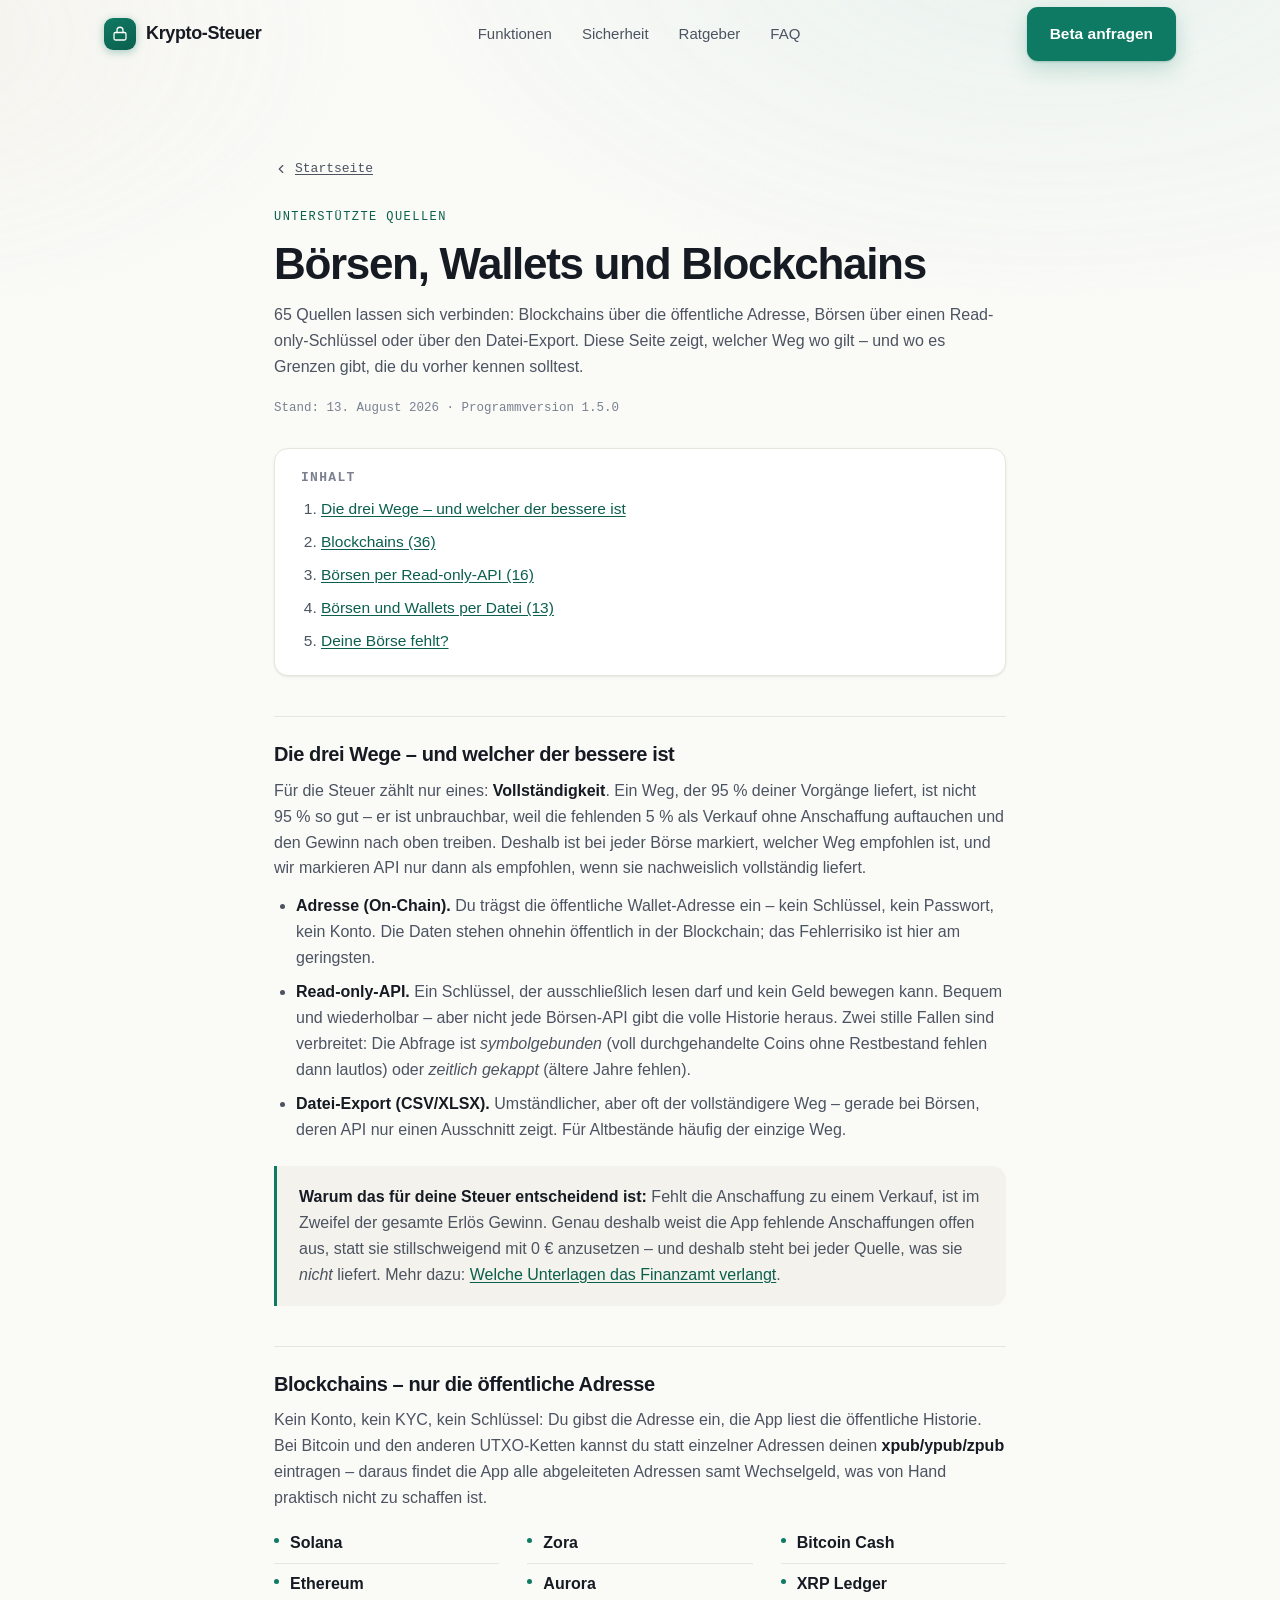
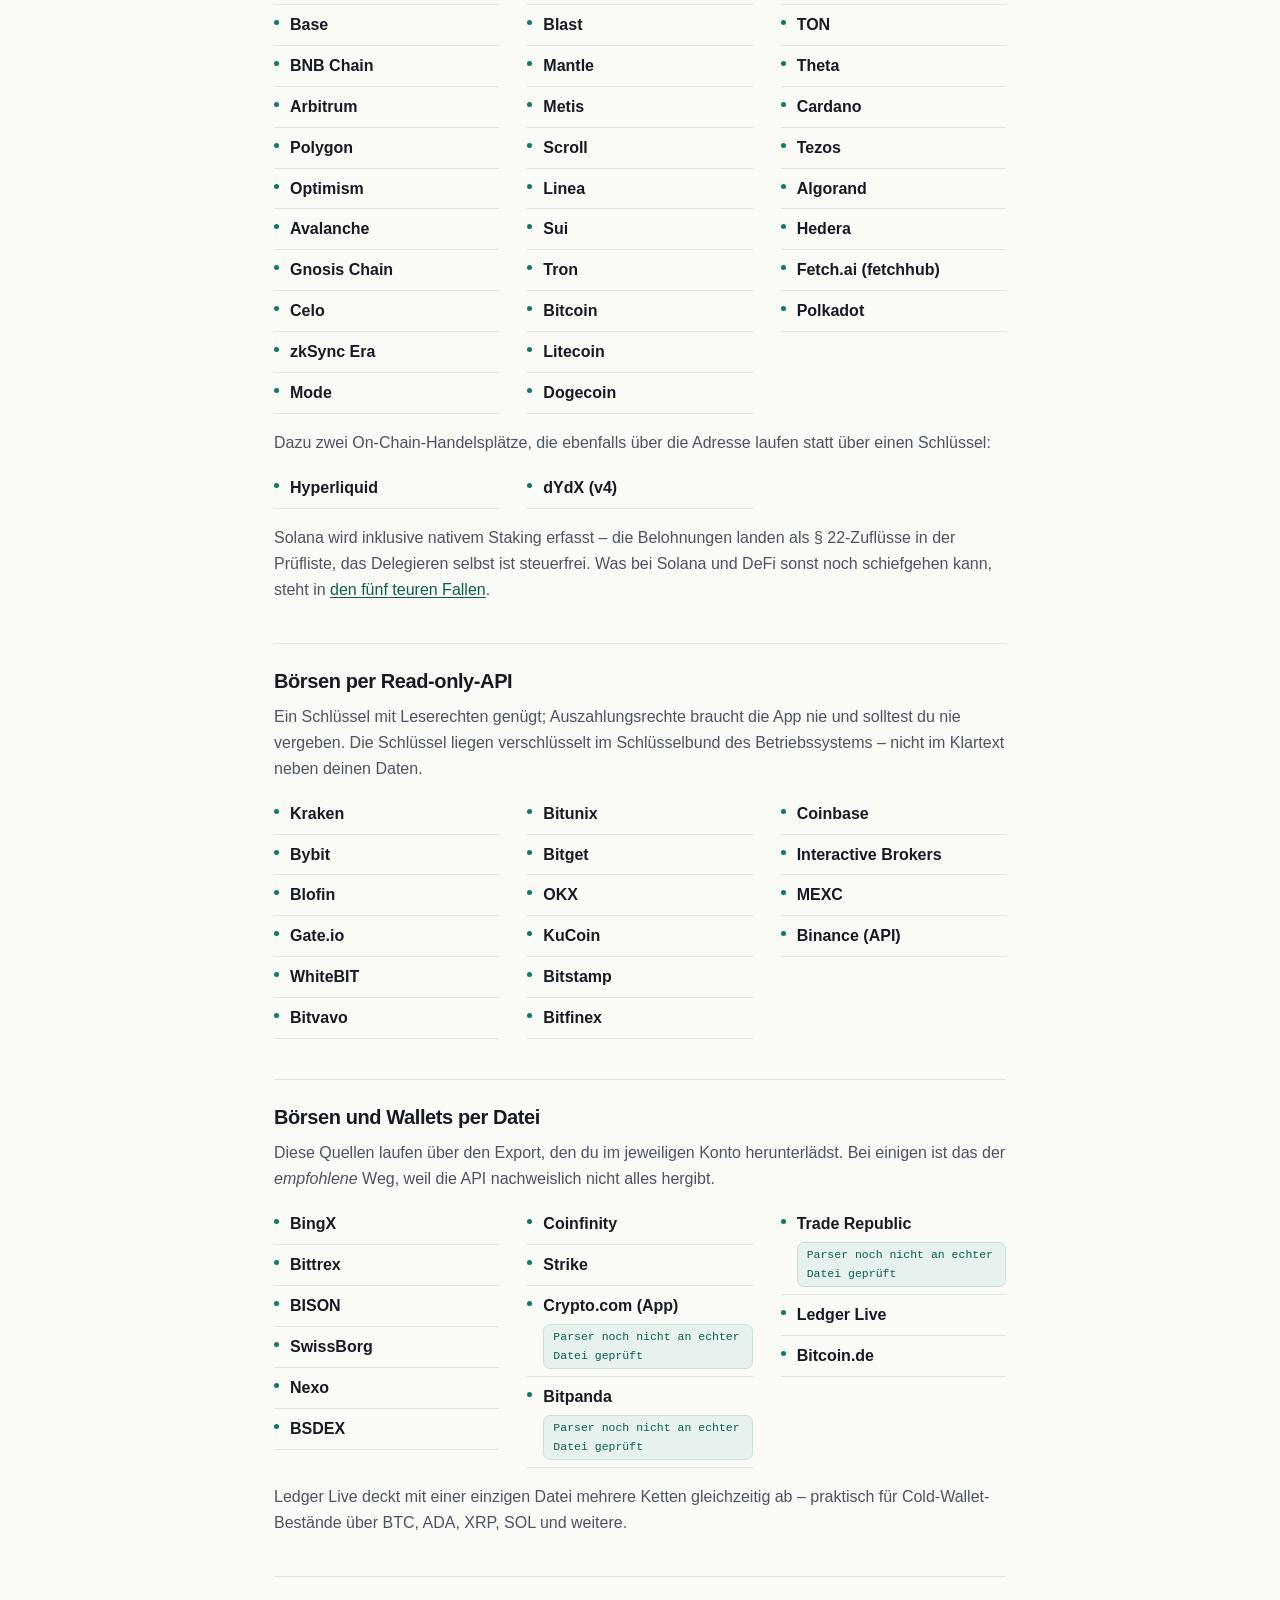
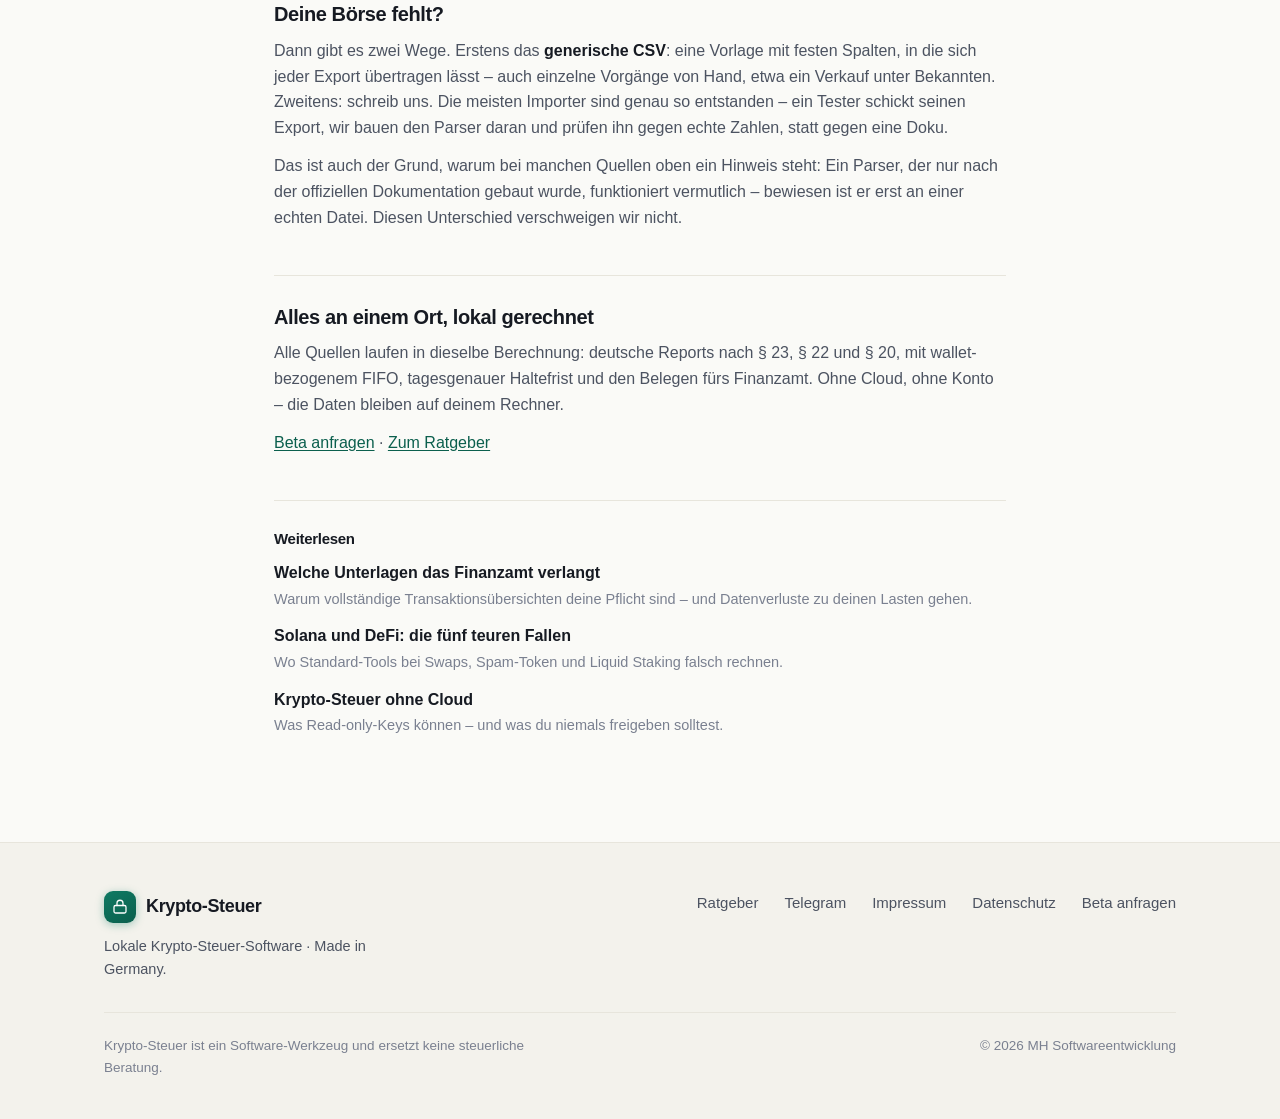
==== commit 500ec231: "Telegram-Gruppe als zweiter, niedrigschwelliger Weg Bisher war der einzige Weg vom Besucher zum Test" ====
--- a/quellen/index.html
+++ b/quellen/index.html
@@ -594,6 +594,7 @@
       </div>
       <nav class="footer-links" aria-label="Footer">
         <a href="../ratgeber/">Ratgeber</a>
+        <a href="https://t.me/kryptosteuertool" rel="noopener">Telegram</a>
         <a href="../impressum.html">Impressum</a>
         <a href="../datenschutz.html">Datenschutz</a>
         <a href="../index.html#kontakt">Beta anfragen</a>
--- a/assets/site.css
+++ b/assets/site.css
@@ -724,6 +724,15 @@
   box-shadow: 0 10px 30px rgba(0,0,0,.25);
 }
 .cta-final .btn-primary:hover { background: #fff; color: var(--accent-deep); transform: translateY(-2px); }
+/* Zweiter Weg auf der grünen Fläche: sichtbar, aber erkennbar nachrangig zum Haupt-CTA. */
+.cta-final .btn-ghost {
+  background: transparent; color: #fff;
+  border-color: rgba(255,255,255,.45); box-shadow: none;
+}
+.cta-final .btn-ghost:hover {
+  background: rgba(255,255,255,.12); color: #fff;
+  border-color: rgba(255,255,255,.75); transform: translateY(-2px); box-shadow: none;
+}
 .cta-final .cta-row { margin-top: 30px; display: flex; flex-wrap: wrap; gap: 14px; justify-content: center; }
 .cta-final .phone {
   margin-top: 22px;
